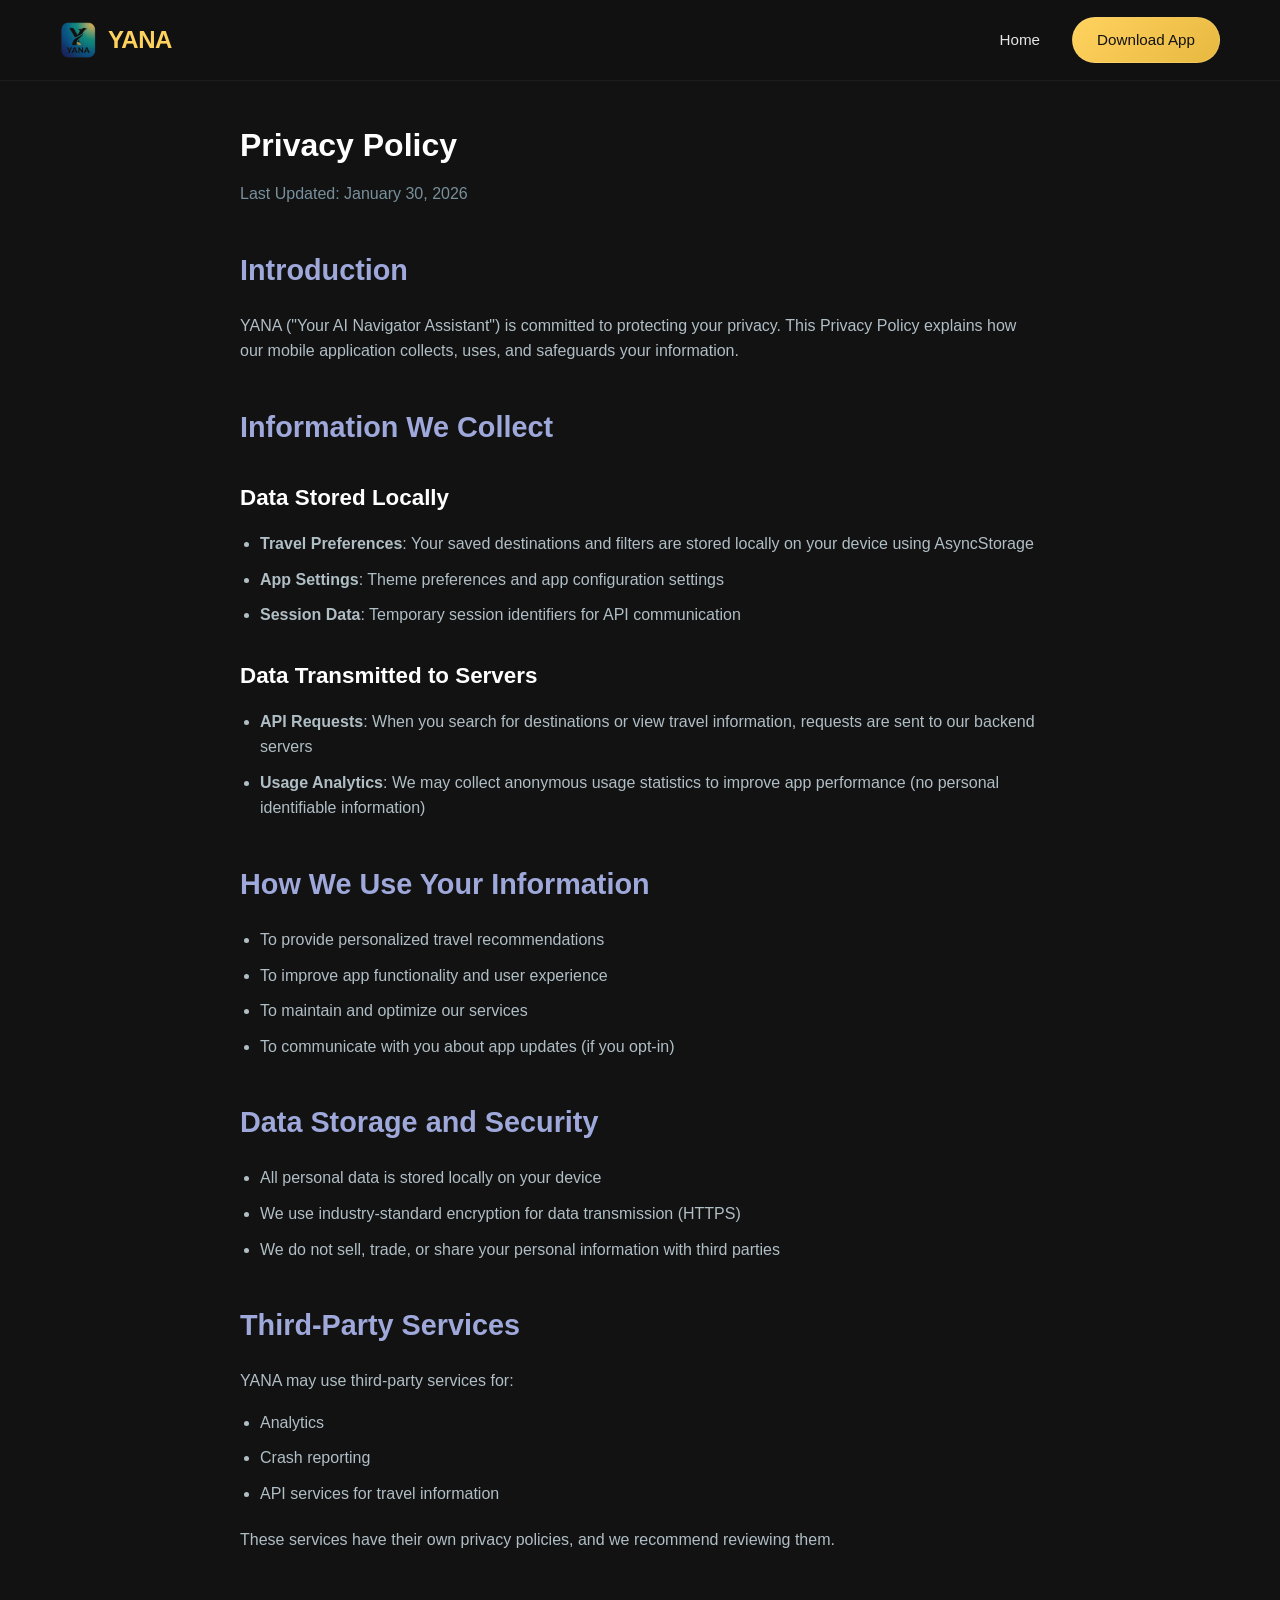
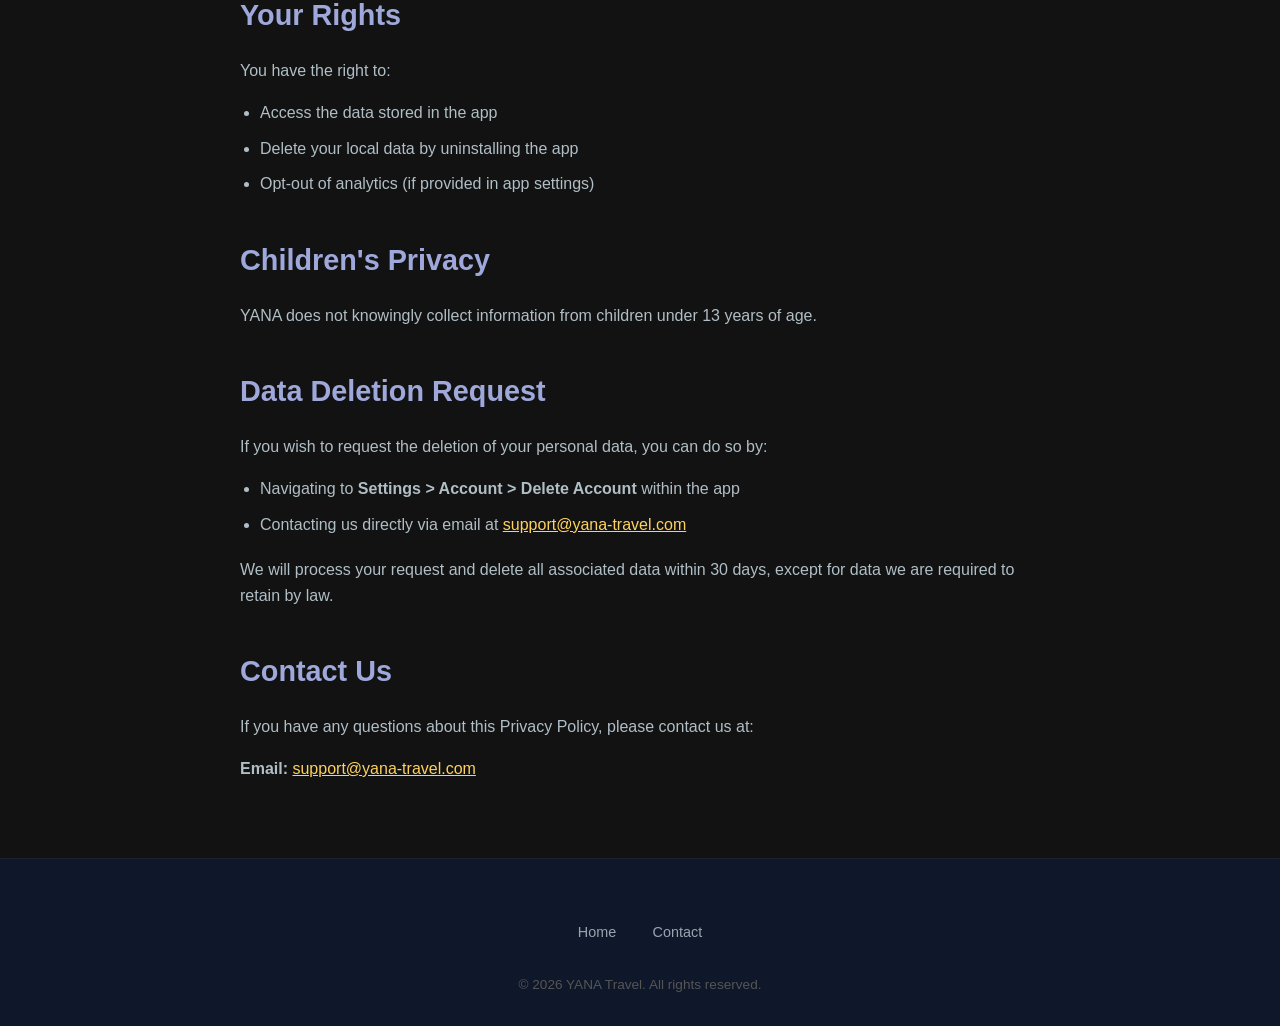
==== privacy.html @ 99117a55 "push the web Code" ====
<!DOCTYPE html>
<html lang="en">

<head>
    <meta charset="UTF-8">
    <meta name="viewport" content="width=device-width, initial-scale=1.0">
    <title>Privacy Policy - YANA</title>
    <link rel="stylesheet" href="styles.css">

    <!-- PWA settings -->
    <link rel="manifest" href="manifest.json">
    <meta name="theme-color" content="#121212">
    <meta name="apple-mobile-web-app-capable" content="yes">
    <meta name="apple-mobile-web-app-status-bar-style" content="black-translucent">
    <link rel="apple-touch-icon" href="assets/icon.png">
    <link rel="icon" type="image/png" href="assets/icon.png">
    <style>
        .privacy-content {
            padding: 120px 0 60px;
            max-width: 800px;
            margin: 0 auto;
        }

        .privacy-content h1 {
            color: #fff;
            margin-bottom: 10px;
        }

        .privacy-content h2 {
            color: var(--accent-color);
            margin-top: 40px;
            margin-bottom: 20px;
            font-size: 1.8rem;
        }

        .privacy-content h3 {
            color: #fff;
            margin-top: 30px;
            margin-bottom: 15px;
            font-size: 1.4rem;
        }

        .privacy-content p {
            margin-bottom: 16px;
            color: #B0BEC5;
        }

        .privacy-content ul {
            margin-bottom: 20px;
            padding-left: 20px;
            color: #B0BEC5;
        }

        .privacy-content li {
            margin-bottom: 10px;
        }

        .last-updated {
            color: #78909C;
            margin-bottom: 40px;
            display: block;
        }
    </style>
</head>

<body>
    <header>
        <div class="container">
            <nav>
                <a href="index.html" class="logo">
                    <img src="assets/icon.png" alt="YANA Logo">
                    YANA
                </a>
                <div class="nav-links">
                    <a href="index.html">Home</a>
                    <a href="#" class="btn-primary">Download App</a>
                </div>
            </nav>
        </div>
    </header>

    <div class="container">
        <div class="privacy-content">
            <h1>Privacy Policy</h1>
            <span class="last-updated">Last Updated: January 30, 2026</span>

            <section>
                <h2>Introduction</h2>
                <p>YANA ("Your AI Navigator Assistant") is committed to protecting your privacy. This Privacy Policy
                    explains how our mobile application collects, uses, and safeguards your information.</p>
            </section>

            <section>
                <h2>Information We Collect</h2>

                <h3>Data Stored Locally</h3>
                <ul>
                    <li><strong>Travel Preferences</strong>: Your saved destinations and filters are stored locally on
                        your device using AsyncStorage</li>
                    <li><strong>App Settings</strong>: Theme preferences and app configuration settings</li>
                    <li><strong>Session Data</strong>: Temporary session identifiers for API communication</li>
                </ul>

                <h3>Data Transmitted to Servers</h3>
                <ul>
                    <li><strong>API Requests</strong>: When you search for destinations or view travel information,
                        requests are sent to our backend servers</li>
                    <li><strong>Usage Analytics</strong>: We may collect anonymous usage statistics to improve app
                        performance (no personal identifiable information)</li>
                </ul>
            </section>

            <section>
                <h2>How We Use Your Information</h2>
                <ul>
                    <li>To provide personalized travel recommendations</li>
                    <li>To improve app functionality and user experience</li>
                    <li>To maintain and optimize our services</li>
                    <li>To communicate with you about app updates (if you opt-in)</li>
                </ul>
            </section>

            <section>
                <h2>Data Storage and Security</h2>
                <ul>
                    <li>All personal data is stored locally on your device</li>
                    <li>We use industry-standard encryption for data transmission (HTTPS)</li>
                    <li>We do not sell, trade, or share your personal information with third parties</li>
                </ul>
            </section>

            <section>
                <h2>Third-Party Services</h2>
                <p>YANA may use third-party services for:</p>
                <ul>
                    <li>Analytics</li>
                    <li>Crash reporting</li>
                    <li>API services for travel information</li>
                </ul>
                <p>These services have their own privacy policies, and we recommend reviewing them.</p>
            </section>

            <section>
                <h2>Your Rights</h2>
                <p>You have the right to:</p>
                <ul>
                    <li>Access the data stored in the app</li>
                    <li>Delete your local data by uninstalling the app</li>
                    <li>Opt-out of analytics (if provided in app settings)</li>
                </ul>
            </section>

            <section>
                <h2>Children's Privacy</h2>
                <p>YANA does not knowingly collect information from children under 13 years of age.</p>
            </section>

            <section>
                <h2>Data Deletion Request</h2>
                <p>If you wish to request the deletion of your personal data, you can do so by:</p>
                <ul>
                    <li>Navigating to <strong>Settings > Account > Delete Account</strong> within the app</li>
                    <li>Contacting us directly via email at <a href="mailto:support@yana-travel.com"
                            style="color: var(--primary-color);">support@yana-travel.com</a></li>
                </ul>
                <p>We will process your request and delete all associated data within 30 days, except for data we are
                    required to retain by law.</p>
            </section>

            <section>
                <h2>Contact Us</h2>
                <p>If you have any questions about this Privacy Policy, please contact us at:</p>
                <p><strong>Email:</strong> <a href="mailto:support@yana-travel.com"
                        style="color: var(--primary-color);">support@yana-travel.com</a></p>
            </section>
        </div>
    </div>

    <footer>
        <div class="container">
            <div class="footer-links">
                <a href="index.html">Home</a>
                <a href="mailto:support@yana-travel.com">Contact</a>
            </div>
            <p class="copyright">&copy; 2026 YANA Travel. All rights reserved.</p>
        </div>
    </footer>
    <script>
        if ('serviceWorker' in navigator) {
            window.addEventListener('load', () => {
                navigator.serviceWorker.register('sw.js');
            });
        }
    </script>
</body>

</html>
---- styles.css ----
:root {
  /* Midnight Palette from Colors.ts */
  --bg-color: #121212;
  /* midnight */
  --surface-color: #1E1E1E;
  /* midnightCard */
  --primary-color: #FFD25F;
  /* primaryAmber */
  --primary-dim: #BFA04A;
  /* primaryDim */
  --text-color: #E6E6E6;
  /* textBright */
  --text-dim: #9CA3AF;
  /* textDim */
  --accent-color: #9FA8DA;
  /* accent (Lavender) */
  --glass-bg: rgba(30, 30, 30, 0.6);
  --glass-border: rgba(255, 255, 255, 0.05);
  /* glassBorder */
  --tint-surface: rgba(255, 210, 95, 0.08);

  --font-main: 'Inter', -apple-system, BlinkMacSystemFont, 'Segoe UI', Roboto, Oxygen, Ubuntu, Cantarell, 'Open Sans', 'Helvetica Neue', sans-serif;
}

* {
  margin: 0;
  padding: 0;
  box-sizing: border-box;
}

body {
  font-family: var(--font-main);
  background-color: var(--bg-color);
  color: var(--text-color);
  line-height: 1.6;
  overflow-x: hidden;
}

.container {
  max-width: 1200px;
  margin: 0 auto;
  padding: 0 20px;
}

/* Header */
header {
  padding: 15px 0;
  position: fixed;
  width: 100%;
  top: 0;
  z-index: 1000;
  background: rgba(18, 18, 18, 0.95);
  /* High opacity midnight */
  backdrop-filter: blur(12px);
  border-bottom: 1px solid var(--glass-border);
}

nav {
  display: flex;
  justify-content: space-between;
  align-items: center;
  /* This ensures vertical alignment */
  height: 50px;
}

.logo {
  display: flex;
  align-items: center;
  gap: 12px;
  font-size: 1.5rem;
  font-weight: 700;
  color: var(--primary-color);
  text-decoration: none;
  letter-spacing: -0.5px;
}

.logo img {
  width: 36px;
  height: 36px;
  border-radius: 8px;
}

.nav-links {
  display: flex;
  gap: 32px;
  align-items: center;
  /* Crucial for aligning text links with the button */
}

.nav-links a {
  color: var(--text-color);
  text-decoration: none;
  font-weight: 500;
  font-size: 0.95rem;
  transition: color 0.3s ease;
}

.nav-links a:hover {
  color: var(--primary-color);
}

.nav-links .btn-primary {
  /* Reset link styles for the button to have its own flow */
  color: #121212;
  /* Dark text on amber button */
}

/* Buttons */
.btn-primary {
  background: linear-gradient(135deg, var(--primary-color), #E8B940);
  color: #121212;
  /* Dark text for contrast */
  padding: 10px 24px;
  border-radius: 50px;
  text-decoration: none;
  font-weight: 600;
  font-size: 0.95rem;
  transition: transform 0.2s, box-shadow 0.2s, background 0.2s;
  display: inline-flex;
  /* Better for centering content including icons */
  align-items: center;
  gap: 8px;
  border: 1px solid rgba(255, 255, 255, 0.1);
}

.btn-primary:hover {
  transform: translateY(-2px);
  box-shadow: 0 8px 16px rgba(255, 210, 95, 0.15);
  background: linear-gradient(135deg, #E8B940, var(--primary-color));
}

/* Hero Section */
.hero {
  min-height: 100vh;
  display: flex;
  align-items: center;
  position: relative;
  overflow: hidden;
  padding-top: 80px;
}

/* Ambient glow */
.hero::before {
  content: '';
  position: absolute;
  top: -30%;
  left: -10%;
  width: 600px;
  height: 600px;
  background: radial-gradient(circle, rgba(255, 210, 95, 0.08) 0%, rgba(18, 18, 18, 0) 70%);
  border-radius: 50%;
  z-index: -1;
  pointer-events: none;
}

.hero-content {
  flex: 1;
  padding-right: 60px;
}

.hero h1 {
  font-size: 3.5rem;
  font-weight: 800;
  line-height: 1.1;
  margin-bottom: 24px;
  color: #fff;
}

.hero h1 span {
  color: var(--primary-color);
}

.hero p {
  font-size: 1.2rem;
  color: var(--text-dim);
  margin-bottom: 40px;
  max-width: 580px;
}

.hero-image {
  flex: 1;
  display: flex;
  justify-content: center;
  position: relative;
}

.mockup {
  width: 280px;
  height: 580px;
  background: #000;
  border-radius: 40px;
  border: 6px solid #2e2e2e;
  overflow: hidden;
  box-shadow: 0 30px 60px -15px rgba(0, 0, 0, 0.8);
  position: relative;
}

.mockup img {
  width: 100%;
  height: 100%;
  object-fit: cover;
}

/* Features Section */
.features {
  padding: 100px 0;
  position: relative;
}

.section-title {
  text-align: center;
  margin-bottom: 70px;
}

.section-title h2 {
  font-size: 2.5rem;
  margin-bottom: 16px;
  color: #fff;
}

.section-title p {
  color: var(--text-dim);
}

.features-grid {
  display: grid;
  grid-template-columns: repeat(auto-fit, minmax(300px, 1fr));
  gap: 30px;
}

.feature-card {
  background: var(--surface-color);
  padding: 40px;
  border-radius: 20px;
  border: 1px solid var(--glass-border);
  transition: transform 0.3s ease, border-color 0.3s ease;
  position: relative;
  overflow: hidden;
}

/* Tint effect */
.feature-card::before {
  content: '';
  position: absolute;
  top: 0;
  left: 0;
  right: 0;
  bottom: 0;
  background: var(--tint-surface);
  opacity: 0;
  transition: opacity 0.3s ease;
  pointer-events: none;
}

.feature-card:hover {
  transform: translateY(-8px);
  border-color: rgba(255, 210, 95, 0.3);
}

.feature-card:hover::before {
  opacity: 1;
}

.icon {
  width: 56px;
  height: 56px;
  background: rgba(255, 210, 95, 0.1);
  border-radius: 14px;
  display: flex;
  align-items: center;
  justify-content: center;
  margin-bottom: 24px;
  color: var(--primary-color);
  font-size: 22px;
}

.feature-card h3 {
  font-size: 1.35rem;
  margin-bottom: 12px;
  color: #fff;
  position: relative;
  z-index: 1;
}

.feature-card p {
  color: var(--text-dim);
  font-size: 0.95rem;
  position: relative;
  z-index: 1;
}

/* Footer */
footer {
  padding: 60px 0 30px;
  border-top: 1px solid var(--glass-border);
  text-align: center;
  background: #0f172a;
  /* charcoalDark */
}

.footer-links {
  margin-bottom: 30px;
}

.footer-links a {
  color: var(--text-dim);
  text-decoration: none;
  margin: 0 16px;
  transition: color 0.2s;
  font-size: 0.9rem;
}

.footer-links a:hover {
  color: var(--primary-color);
}

.copyright {
  color: #555;
  font-size: 0.85rem;
}

/* Responsive */
@media (max-width: 768px) {
  nav {
    flex-wrap: wrap;
    /* allow wrapping on very small screens */
  }

  .hero {
    flex-direction: column;
    height: auto;
    padding-top: 120px;
    padding-bottom: 80px;
    text-align: center;
  }

  .hero-content {
    padding-right: 0;
    margin-bottom: 60px;
  }

  .hero h1 {
    font-size: 2.5rem;
  }

  .nav-links {
    gap: 20px;
  }

  .mockup {
    width: 250px;
    height: 500px;
  }
}
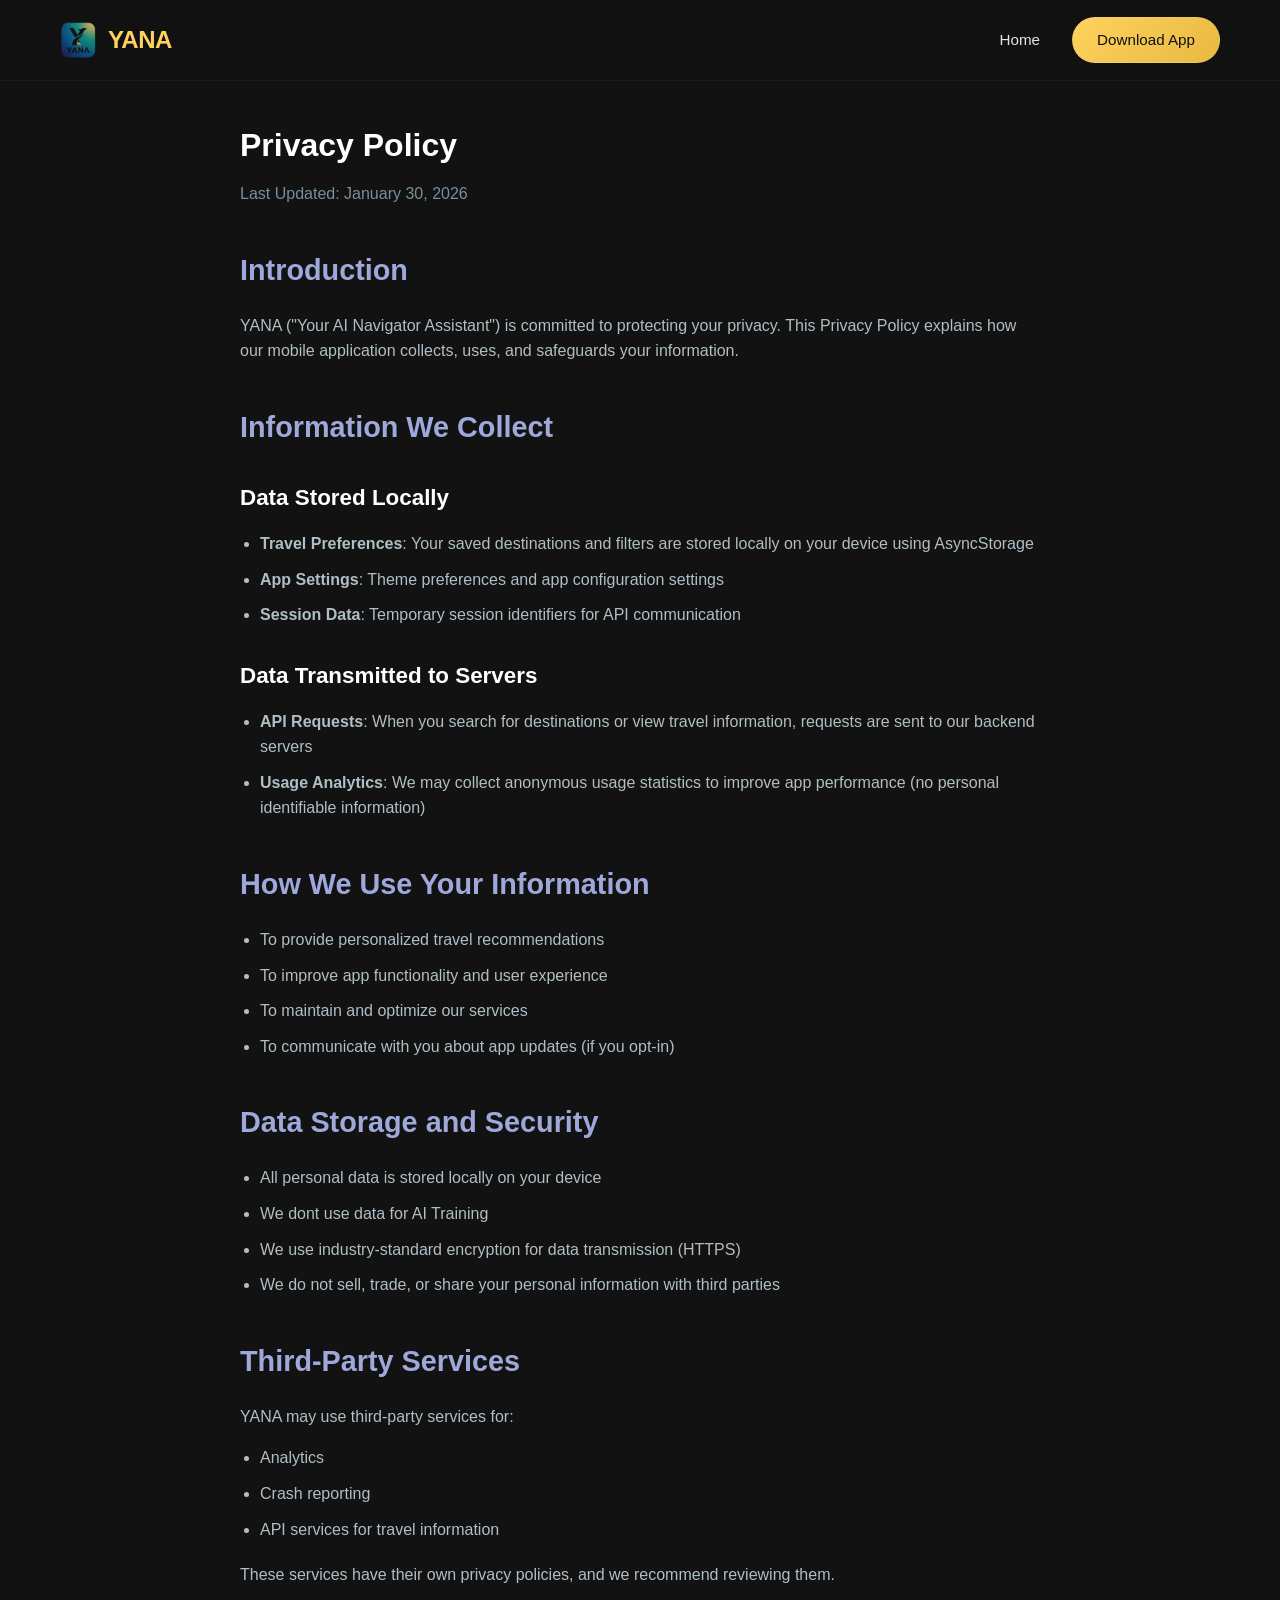
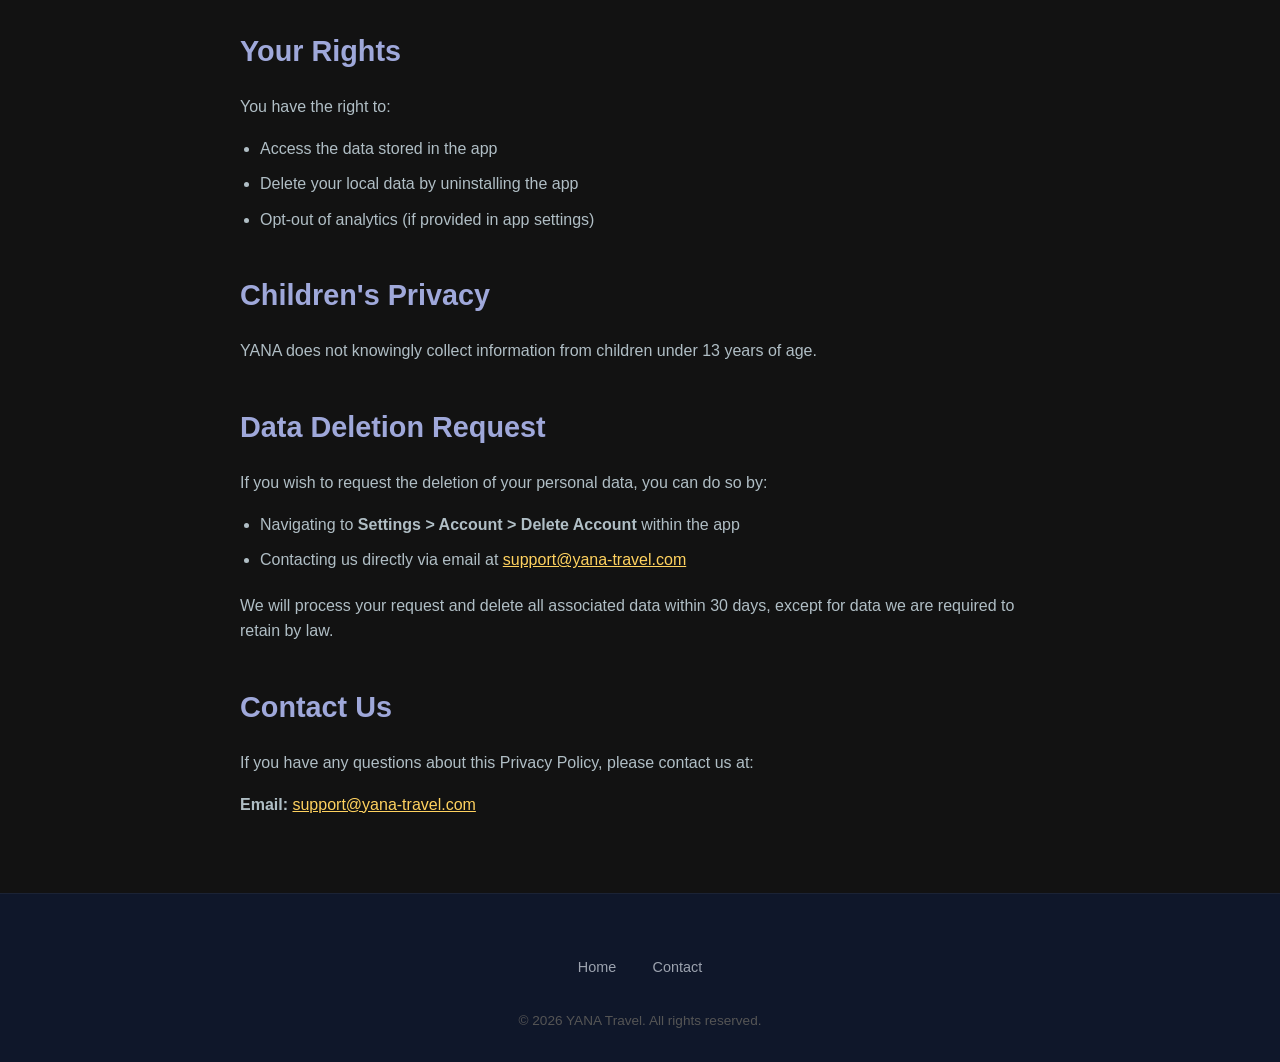
==== commit 487bcf88: "update policy" ====
--- a/privacy.html
+++ b/privacy.html
@@ -124,6 +124,7 @@
                 <h2>Data Storage and Security</h2>
                 <ul>
                     <li>All personal data is stored locally on your device</li>
+                    <li>We dont use data for AI Training</li>
                     <li>We use industry-standard encryption for data transmission (HTTPS)</li>
                     <li>We do not sell, trade, or share your personal information with third parties</li>
                 </ul>
